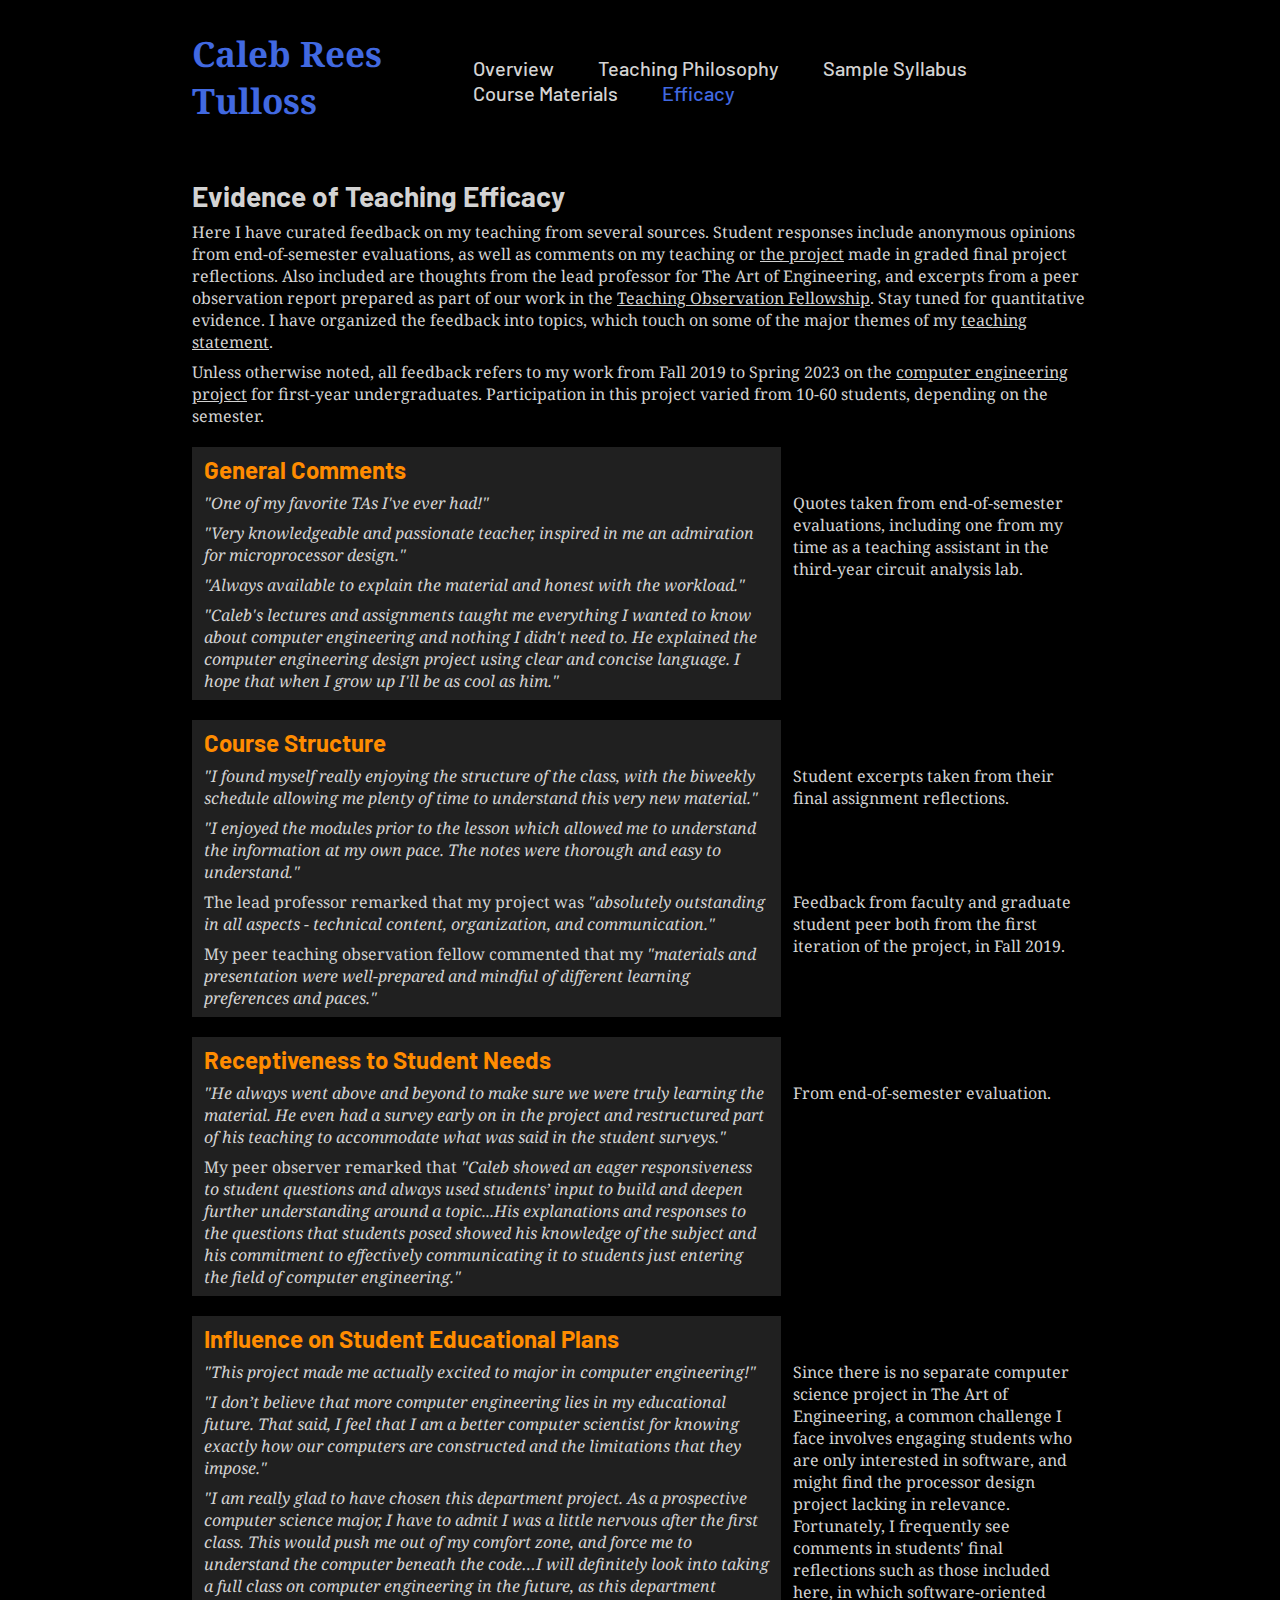
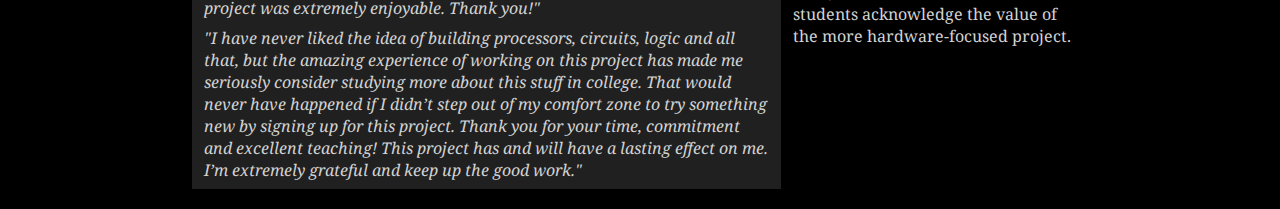
==== efficacy.html @ 0e96a212 "complete efficacy page" ====
<!DOCTYPE html>
<html lang="en">

	<head>
		<meta charset="UTF-8">
		<meta name="viewport" content="width=device-width, initial-scale=1.0">
		<meta http-equiv="X-UA-Compatible" content="ie=edge">
		<link rel="stylesheet" type="text/css" href="styles.css">
		<title>Course Materials</title>
	</head>

	<body>

		<header>
			<h1 class="logo"><a href=https://crtulloss.github.io>Caleb Rees Tulloss</h1>
			<nav>
				<ul class="nav_links">
					<li><a href=teaching.html>Overview</a></li>
					<li><a href="tstatement.html">Teaching Philosophy</a></li>
					<li><a href="syllabi.html">Sample Syllabus</a></li>
					<li><a href="materials.html">Course Materials</a></li>
					<li class="active"><a href="efficacy.html">Efficacy</a></li>
				</ul>
			</nav>
		</header>

		<main>

			<div class="text">

				<h2>Evidence of Teaching Efficacy</h2>

				<p>Here I have curated feedback on my teaching from several sources. Student responses include anonymous opinions from end-of-semester evaluations, as well as comments on my teaching or <a href="syllabi.html">the project</a> made in graded final project reflections. Also included are thoughts from the lead professor for The Art of Engineering, and excerpts from a peer observation report prepared as part of our work in the <a href="https://ctl.columbia.edu/graduate-instructors/opportunities-for-graduate-students/teaching-observation-fellows/">Teaching Observation Fellowship</a>. Stay tuned for quantitative evidence. I have organized the feedback into topics, which touch on some of the major themes of my <a href="tstatement.html">teaching statement</a>.</p>

				<p>Unless otherwise noted, all feedback refers to my work from Fall 2019 to Spring 2023 on the <a href="syllabi.html">computer engineering project</a> for first-year undergraduates. Participation in this project varied from 10-60 students, depending on the semester.</p>

			</div>

			<div class="block multi-top">

				<div class="details">
					<h3 class="emphasis">General Comments</h3>
				</div>

				<div class="context">
					
				</div>
				
			</div>

			<div class="block multi-bot">

				<div class="details">

					<p><em>"One of my favorite TAs I've ever had!"</em></p>

					<p><em>"Very knowledgeable and passionate teacher, inspired in me an admiration for microprocessor design."</em></p>

					<p><em>"Always available to explain the material and honest with the workload."</em></p>

					<p><em>"Caleb's lectures and assignments taught me everything I wanted to know about computer engineering and nothing I didn't need to. He explained the computer engineering design project using clear and concise language. I hope that when I grow up I'll be as cool as him."</em></p>

				</div>

				<div class="context">
					<p>Quotes taken from end-of-semester evaluations, including one from my time as a teaching assistant in the third-year circuit analysis lab.</p>
				</div>
				
			</div>

			<div class="block multi-top">

				<div class="details">
					<h3 class="emphasis">Course Structure</h3>
				</div>

				<div class="context">
					
				</div>
				
			</div>

			<div class="block multi-mid">

				<div class="details">

					<p><em>"I found myself really enjoying the structure of the class, with the biweekly schedule allowing me plenty of time to understand this very new material."</em></p>

					<p><em>"​​I enjoyed the modules prior to the lesson which allowed me to understand the information at my own pace. The notes were thorough and easy to understand."</em></p>

				</div>

				<div class="context">
					<p>Student excerpts taken from their final assignment reflections.</p>
				</div>
				
			</div>

			<div class="block multi-bot">

				<div class="details">

					<p>The lead professor remarked that my project was <em>"absolutely outstanding in all aspects - technical content, organization, and communication."</em></p>

					<p>My peer teaching observation fellow commented that my <em>"materials and presentation were well-prepared and mindful of different learning preferences and paces."</em></p>

				</div>

				<div class="context">
					<p>Feedback from faculty and graduate student peer both from the first iteration of the project, in Fall 2019.</p>
				</div>
				
			</div>

			<div class="block multi-top">

				<div class="details">
					<h3 class="emphasis">Receptiveness to Student Needs</h3>
				</div>

				<div class="context">
					
				</div>
				
			</div>

			<div class="block multi-bot">

				<div class="details">

					<p><em>"He always went above and beyond to make sure we were truly learning the material. He even had a survey early on in the project and restructured part of his teaching to accommodate what was said in the student surveys."</em></p>

					<p>My peer observer remarked that <em>"Caleb showed an eager responsiveness to student questions and always used students’ input to build and deepen further understanding around a topic...His explanations and responses to the questions that students posed showed his knowledge of the subject and his commitment to effectively communicating it to students just entering the field of computer engineering."</em></p>

				</div>

				<div class="context">
					<p>From end-of-semester evaluation.</p>
				</div>
				
			</div>

			<div class="block multi-top">

				<div class="details">
					<h3 class="emphasis">Influence on Student Educational Plans</h3>
				</div>

				<div class="context">
					
				</div>
				
			</div>

			<div class="block multi-bot">

				<div class="details">

					<p><em>"This project made me actually excited to major in computer engineering!"</em></p>

					<p><em>"I don’t believe that more computer engineering lies in my educational future. That said, I feel that I am a better computer scientist for knowing exactly how our computers are constructed and the limitations that they impose."</em></p>

					<p><em>"I am really glad to have chosen this department project. As a prospective computer science major, I have to admit I was a little nervous after the first class. This would push me out of my comfort zone, and force me to understand the computer beneath the code…I will definitely look into taking a full class on computer engineering in the future, as this department project was extremely enjoyable. Thank you!"</em></p>

					<p><em>"I have never liked the idea of building processors, circuits, logic and all that, but the amazing experience of working on this project has made me seriously consider studying more about this stuff in college. That would never have happened if I didn’t step out of my comfort zone to try something new by signing up for this project. Thank you for your time, commitment and excellent teaching! This project has and will have a lasting effect on me. I’m extremely grateful and keep up the good work."</em></p>

				</div>

				<div class="context">
					<p>Since there is no separate computer science project in The Art of Engineering, a common challenge I face involves engaging students who are only interested in software, and might find the processor design project lacking in relevance. Fortunately, I frequently see comments in students' final reflections such as those included here, in which software-oriented students acknowledge the value of the more hardware-focused project.</p>
				</div>
				
			</div>

		</main>

	</body>

</html>
---- styles.css ----
@import url('https://fonts.googleapis.com/css2?family=Barlow:wght@500&family=Noto+Serif:ital,wght@0,400;0,700;1,400;1,700&display=swap');

* {
	box-sizing: border-box;
	margin: 0;
	padding: 0;
	color: lightgray;
}

body {
	background-color: black;
}

header {
	display: flex;
	justify-content: flex-end;
	align-items: center;
	padding: 30px 15% 30px;
}

h1 a {
	color: royalblue;
	font-family: "Noto Serif", serif;
	font-size: 35px;
	font-weight: 700;
	text-decoration: none;
}

h2 {
	text-align: left;
	font-size: 28px;
	margin-top: 25px;
	font-family: Barlow, serif;
}

h3 {
	text-align: left;
	font-size: 24px;
	font-family: Barlow, serif;
}

h4 {
	text-align: left;
	font-size: 20px;
	margin-top: 8px;
	font-family: Barlow, serif;
}

p {
	text-align: left;
	font-size: 16px;
	margin-top: 8px;
	font-family: "Noto Serif", serif;
}

a {
	text-decoration: underline;
	transition: all 0.3s ease 0s;
}

a:hover {
	color: royalblue;
}

ul {
	list-style-type: square;
	list-style-position: outside;
	margin-top: 8px;
	padding-left: 15px;
}

ol {
	list-style-position: outside;
	padding-left: 15px;
}

li {
	font-size: 16px;
	font-family: "Noto Serif", serif;
}

table, th, td {
	border: 1px solid;
}

table {
	border-collapse: collapse;
	margin-top: 8px;
	margin-bottom: 4px;
}

th, td {
	padding: 8px;
	font-size: 16px;
	font-family: "Noto Serif"
}

img {
	margin-top: 8px;
	max-width: 100%;
}

video {
	margin-top: 8px;
	max-width: 100%;
}

object {
	margin-top: 8px;
	max-width: 100%;
}

.center {
	margin-left: auto;
	margin-right: auto;
}

.center th, .center td {
	text-align: center;
}

.emphasis {
	color: darkorange;
}

.logo {
	margin-right: auto;
}

.nav_links {
	list-style: none;
}

.nav_links li {
	display: inline-block;
	padding: 0px 20px;
	text-decoration: none;
}

.nav_links a {
	font-family: Barlow, sans-serif;
	font-weight: 500;
	font-size: 20px;
	text-decoration: none;
}

.active a {
	color: royalblue;
}

.text {
	padding: 0px 15%;
}

.block {
	display: flex;
	margin-top: 20px;
	margin-bottom: 20px;
	margin-right: 15%;
	margin-left: 15%;
}

.block h2 {
	text-align: center;
	margin-top: 8px;
	margin-bottom: 8px;
}

.multi-top {
	margin-bottom: 0px;
}

.multi-mid {
	margin-top: 0px;
	margin-bottom: 0px;
}

.multi-bot {
	margin-top: 0px;
}

.details {
	flex: 2;
	background-color: #202020;
	padding: 8px 12px;
}

.context {
	flex: 1;
	padding: 8px 12px;
}

.multi-top .details, .multi-top .context {
	padding: 8px 12px 0px 12px;
}

.multi-mid .details, .multi-mid .context {
	padding: 0px 12px 0px 12px;
}

.multi-bot .details, .multi-bot .context {
	padding: 0px 12px 8px 12px;
}
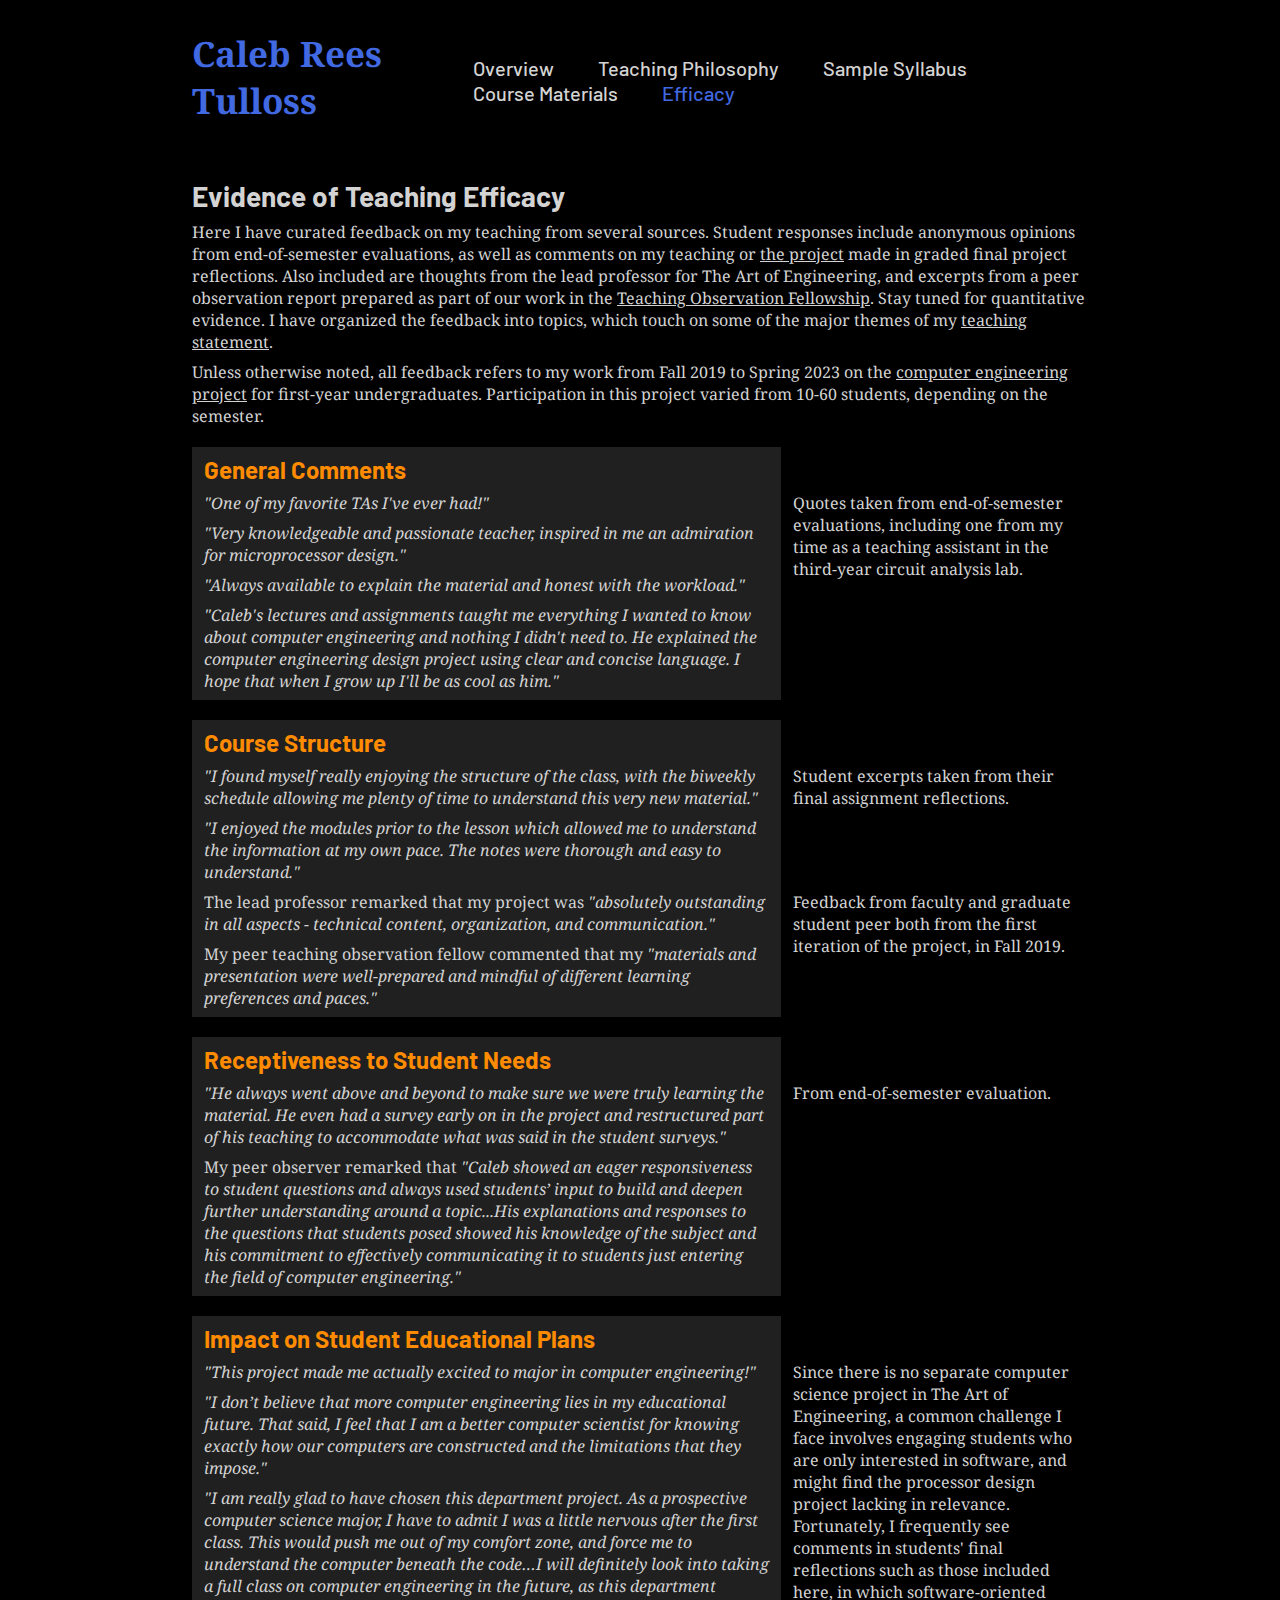
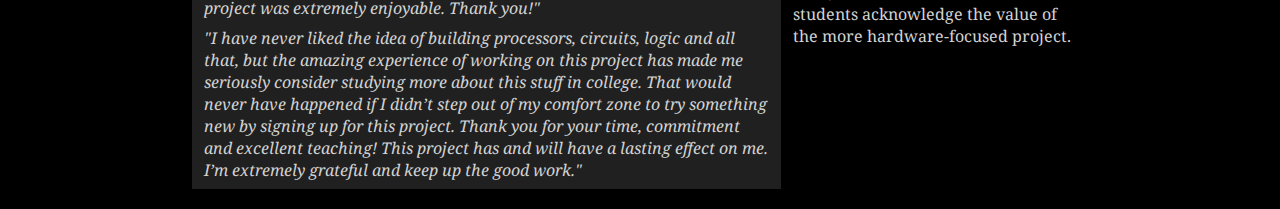
==== commit a4db4ad0: "add two-part syllabus example" ====
--- a/efficacy.html
+++ b/efficacy.html
@@ -6,7 +6,7 @@
 		<meta name="viewport" content="width=device-width, initial-scale=1.0">
 		<meta http-equiv="X-UA-Compatible" content="ie=edge">
 		<link rel="stylesheet" type="text/css" href="styles.css">
-		<title>Course Materials</title>
+		<title>Efficacy</title>
 	</head>
 
 	<body>
@@ -143,7 +143,7 @@
 			<div class="block multi-top">
 
 				<div class="details">
-					<h3 class="emphasis">Influence on Student Educational Plans</h3>
+					<h3 class="emphasis">Impact on Student Educational Plans</h3>
 				</div>
 
 				<div class="context">
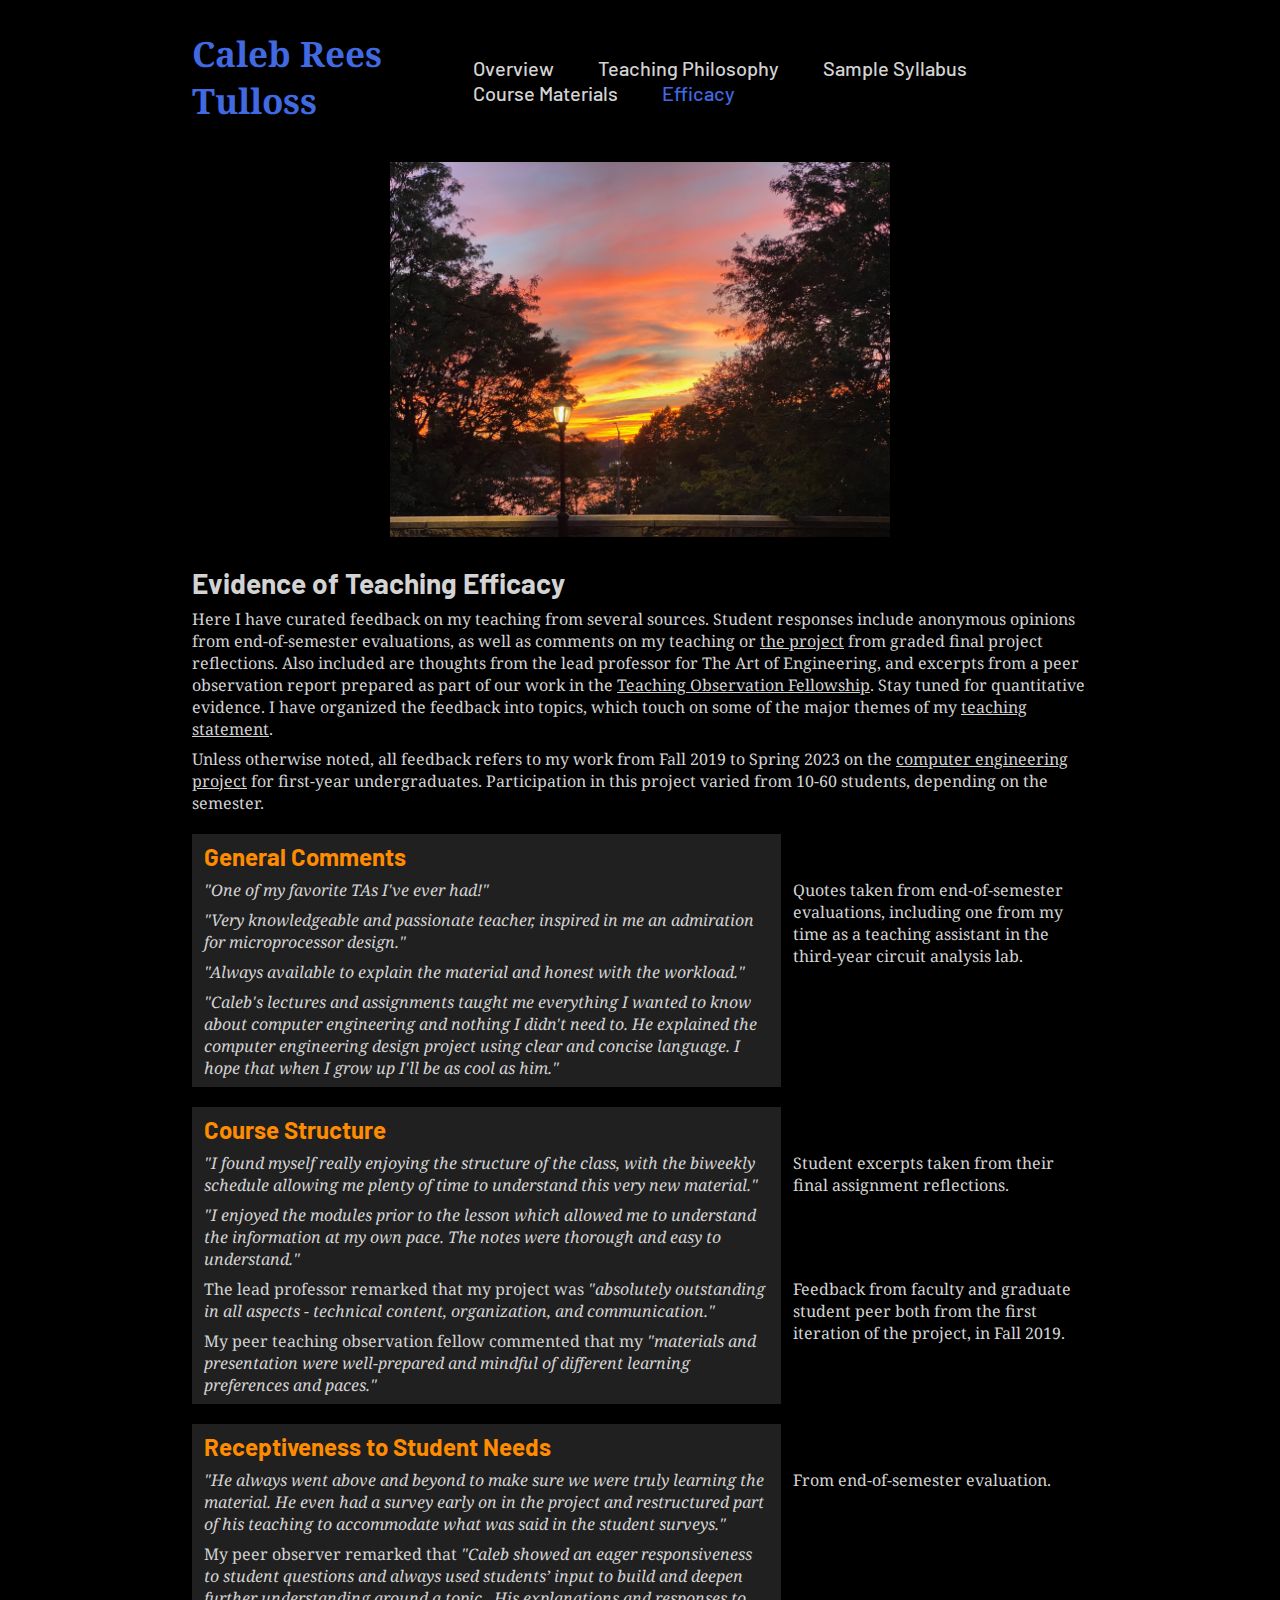
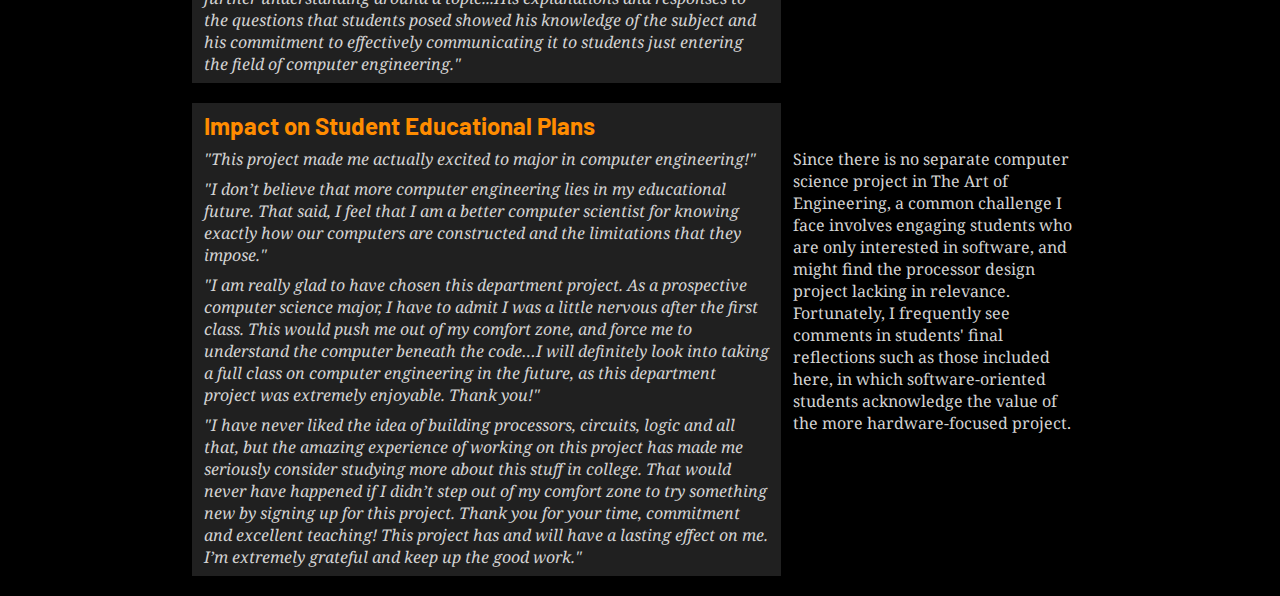
==== commit 7af8e1b4: "add photos to pages, add about me" ====
--- a/efficacy.html
+++ b/efficacy.html
@@ -26,11 +26,15 @@
 
 		<main>
 
+			<div style="text-align: center;">
+				<img src="images/sunset.jpeg" alt="Riverside Park, NYC" width="500">
+			</div>
+
 			<div class="text">
 
 				<h2>Evidence of Teaching Efficacy</h2>
 
-				<p>Here I have curated feedback on my teaching from several sources. Student responses include anonymous opinions from end-of-semester evaluations, as well as comments on my teaching or <a href="syllabi.html">the project</a> made in graded final project reflections. Also included are thoughts from the lead professor for The Art of Engineering, and excerpts from a peer observation report prepared as part of our work in the <a href="https://ctl.columbia.edu/graduate-instructors/opportunities-for-graduate-students/teaching-observation-fellows/">Teaching Observation Fellowship</a>. Stay tuned for quantitative evidence. I have organized the feedback into topics, which touch on some of the major themes of my <a href="tstatement.html">teaching statement</a>.</p>
+				<p>Here I have curated feedback on my teaching from several sources. Student responses include anonymous opinions from end-of-semester evaluations, as well as comments on my teaching or <a href="syllabi.html">the project</a> from graded final project reflections. Also included are thoughts from the lead professor for The Art of Engineering, and excerpts from a peer observation report prepared as part of our work in the <a href="https://ctl.columbia.edu/graduate-instructors/opportunities-for-graduate-students/teaching-observation-fellows/">Teaching Observation Fellowship</a>. Stay tuned for quantitative evidence. I have organized the feedback into topics, which touch on some of the major themes of my <a href="tstatement.html">teaching statement</a>.</p>
 
 				<p>Unless otherwise noted, all feedback refers to my work from Fall 2019 to Spring 2023 on the <a href="syllabi.html">computer engineering project</a> for first-year undergraduates. Participation in this project varied from 10-60 students, depending on the semester.</p>
 
